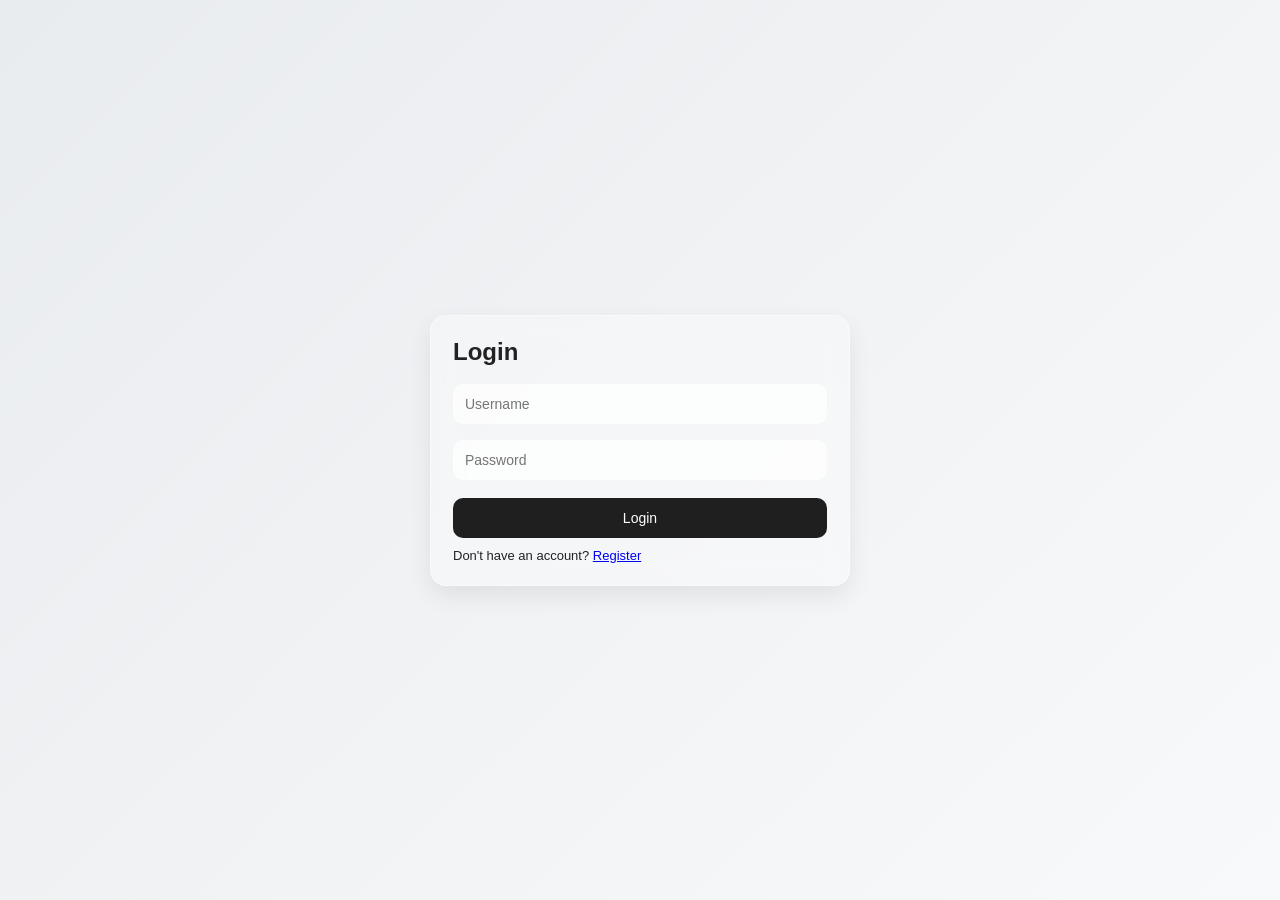
==== Frontend/login.html @ 8bdc5734 "Added frontend" ====
<!DOCTYPE html>
<html>
<head>
  <link rel="stylesheet" href="css/style.css">
</head>

<body>

<div class="center">
  <div class="card">

    <h2>Login</h2>

    <input id="username" placeholder="Username">
    <input id="password" type="password" placeholder="Password">

    <button onclick="login()">Login</button>

    <p style="margin-top:10px; font-size:13px;">
      Don't have an account?
      <a href="register.html">Register</a>
    </p>

  </div>
</div>
<script src="js/api.js"></script>
<script src="js/auth.js"></script>
</body>
</html>
---- Frontend/css/style.css ----
* {
  margin: 0;
  padding: 0;
  box-sizing: border-box;
  font-family: Arial, sans-serif;
}


html, body {
  width: 100%;
  min-height: 100vh;
  overflow-x: hidden;

  background: linear-gradient(135deg, #e9ecef, #f8f9fa);
  color: #222;
}


.center {
  display: flex;
  justify-content: center;
  align-items: center;
  min-height: 100vh;
  padding: 20px;
}


.card {
  width: 100%;
  max-width: 420px;
  padding: 22px;
  border-radius: 16px;

  background: rgba(255, 255, 255, 0.3);
  backdrop-filter: blur(14px);

  border: 1px solid rgba(255, 255, 255, 0.4);
  box-shadow: 0 10px 25px rgba(0,0,0,0.08);
}


.container {
  width: 100%;
  max-width: 900px;
  margin: auto;
  padding: 20px;
}


.card-box {
  margin: 14px 0;
  padding: 16px;
  border-radius: 16px;

  background: rgba(255,255,255,0.35);
  backdrop-filter: blur(12px);

  border: 1px solid rgba(255,255,255,0.4);
  box-shadow: 0 8px 20px rgba(0,0,0,0.05);

  transition: all 0.2s ease;
}

/* subtle hover */
.card-box:hover {
  transform: translateY(-2px);
  box-shadow: 0 12px 25px rgba(0,0,0,0.08);
}


h2 {
  margin-bottom: 10px;
  font-weight: 600;
}

h3 {
  margin-bottom: 8px;
  font-weight: 500;
}


input {
  width: 100%;
  padding: 12px;
  margin: 8px 0;

  border-radius: 10px;
  border: none;
  outline: none;

  background: rgba(255,255,255,0.7);
  font-size: 14px;
}


button {
  width: 100%;
  padding: 12px;
  margin-top: 10px;

  border: none;
  border-radius: 10px;

  background: #1f1f1f;
  color: white;

  cursor: pointer;
  transition: all 0.2s ease;
  font-size: 14px;
}

button:hover {
  background: #333;
  transform: scale(1.02);
}

.small-btn {
  padding: 6px 10px;
  font-size: 12px;
  width: auto;
  border-radius: 8px;
}


.expense-item {
  display: flex;
  justify-content: space-between;
  align-items: center;

  padding: 12px;
  margin-top: 10px;

  border-radius: 10px;
  background: rgba(255,255,255,0.4);
}


.report-box {
  position: relative;
  padding: 15px;
  margin-top: 10px;
  background: #f5f5f5;
  border-radius: 8px;
}

.close-btn {
  position: absolute;
  top: 5px;
  right: 10px;
  border: none;
  background: transparent;
  font-size: 18px;
  cursor: pointer;
}

.hidden {
  display: none;
}

@media (max-width: 768px) {

  body {
    padding: 10px;
  }

  .container {
    padding: 12px;
  }

  .card {
    max-width: 100%;
    padding: 18px;
  }

  .card-box {
    padding: 14px;
  }

  input {
    padding: 14px;
    font-size: 15px;
  }

  button {
    padding: 14px;
    font-size: 15px;
  }

  .expense-item {
    flex-direction: column;
    align-items: flex-start;
    gap: 8px;
  }
}

@media (max-width: 480px) {

  .card {
    padding: 14px;
  }

  h2 {
    font-size: 20px;
  }

  h3 {
    font-size: 17px;
  }

  button {
    font-size: 14px;
  }
}
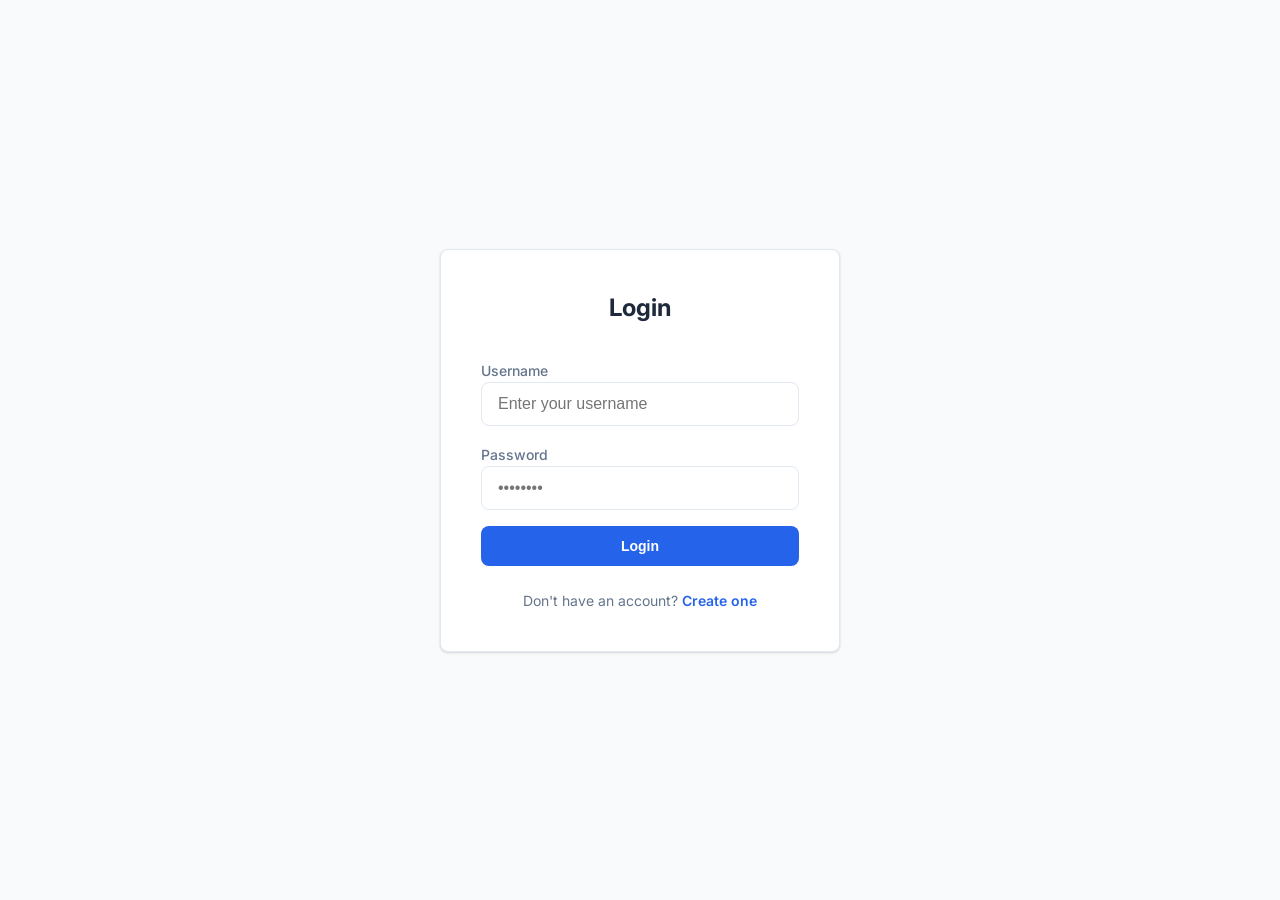
==== commit 1fe06f23: "feat: overhaul frontend UI/UX and optimize backend expense routes" ====
--- a/Frontend/login.html
+++ b/Frontend/login.html
@@ -1,29 +1,40 @@
 <!DOCTYPE html>
-<html>
+<html lang="en">
 <head>
+  <meta charset="UTF-8">
+  <meta name="viewport" content="width=device-width, initial-scale=1.0">
+  <title>Login | Expense Tracker</title>
+  <link rel="preconnect" href="https://fonts.googleapis.com">
+  <link rel="preconnect" href="https://fonts.gstatic.com" crossorigin>
+  <link href="https://fonts.googleapis.com/css2?family=Inter:wght@400;500;600;700&display=swap" rel="stylesheet">
   <link rel="stylesheet" href="css/style.css">
 </head>
 
-<body>
+<body class="auth-center">
 
-<div class="center">
-  <div class="card">
+  <div class="auth-card">
+    <h2>Login</h2>
+    
+    <div class="form-group">
+      <div>
+        <label for="username">Username</label>
+        <input id="username" placeholder="Enter your username">
+      </div>
+      <div>
+        <label for="password">Password</label>
+        <input id="password" type="password" placeholder="••••••••">
+      </div>
+      <button class="btn-primary" onclick="login()">Login</button>
+    </div>
 
-    <h2>Login</h2>
+    <div class="auth-footer">
+      Don't have an account? <a href="register.html">Create one</a>
+    </div>
+  </div>
 
-    <input id="username" placeholder="Username">
-    <input id="password" type="password" placeholder="Password">
+  <div id="toast" class="toast"></div>
 
-    <button onclick="login()">Login</button>
-
-    <p style="margin-top:10px; font-size:13px;">
-      Don't have an account?
-      <a href="register.html">Register</a>
-    </p>
-
-  </div>
-</div>
-<script src="js/api.js"></script>
-<script src="js/auth.js"></script>
+  <script src="js/api.js"></script>
+  <script src="js/auth.js"></script>
 </body>
-</html>+</html>
--- a/Frontend/css/style.css
+++ b/Frontend/css/style.css
@@ -1,214 +1,332 @@
+/* Corporate Minimalist Style */
+:root {
+  --primary: #1e293b;    /* Slate 800 */
+  --accent: #2563eb;     /* Blue 600 */
+  --bg: #f8fafc;         /* Slate 50 */
+  --text: #334155;       /* Slate 700 */
+  --text-muted: #64748b; /* Slate 500 */
+  --border: #e2e8f0;     /* Slate 200 */
+  --card-bg: #ffffff;
+  --success: #10b981;    /* Emerald 500 */
+  --error: #f43f5e;      /* Rose 500 */
+  --radius: 8px;
+  --shadow: 0 1px 3px rgba(0, 0, 0, 0.1), 0 1px 2px rgba(0, 0, 0, 0.06);
+}
 
 * {
   margin: 0;
   padding: 0;
   box-sizing: border-box;
-  font-family: Arial, sans-serif;
-}
-
-
-html, body {
-  width: 100%;
-  min-height: 100vh;
-  overflow-x: hidden;
-
-  background: linear-gradient(135deg, #e9ecef, #f8f9fa);
-  color: #222;
-}
-
-
-.center {
-  display: flex;
-  justify-content: center;
+}
+
+body {
+  font-family: 'Inter', system-ui, -apple-system, sans-serif;
+  background-color: var(--bg);
+  color: var(--text);
+  line-height: 1.5;
+  -webkit-font-smoothing: antialiased;
+}
+
+/* Layout */
+.container {
+  max-width: 1000px;
+  margin: 0 auto;
+  padding: 2rem 1rem;
+}
+
+/* Typography */
+h1, h2, h3 {
+  color: var(--primary);
+  font-weight: 700;
+  margin-bottom: 0.5rem;
+}
+
+h1 { font-size: 2.25rem; letter-spacing: -0.025em; }
+h2 { font-size: 1.5rem; }
+h3 { font-size: 1.125rem; }
+
+/* Header */
+.header {
+  position: sticky;
+  top: 0;
+  background: rgba(255, 255, 255, 0.8);
+  backdrop-filter: blur(8px);
+  border-bottom: 1px solid var(--border);
+  padding: 1rem 0;
+  margin-bottom: 2rem;
+  z-index: 100;
+}
+
+.header .container {
+  display: flex;
+  justify-content: space-between;
   align-items: center;
-  min-height: 100vh;
-  padding: 20px;
-}
-
-
-.card {
-  width: 100%;
-  max-width: 420px;
-  padding: 22px;
-  border-radius: 16px;
-
-  background: rgba(255, 255, 255, 0.3);
-  backdrop-filter: blur(14px);
-
-  border: 1px solid rgba(255, 255, 255, 0.4);
-  box-shadow: 0 10px 25px rgba(0,0,0,0.08);
-}
-
-
-.container {
-  width: 100%;
-  max-width: 900px;
-  margin: auto;
-  padding: 20px;
-}
-
-
+  padding: 0 1rem;
+  max-width: 1000px;
+  margin: 0 auto;
+}
+
+.header-brand h2 {
+  margin-bottom: 0;
+  font-size: 1.25rem;
+  color: var(--accent);
+}
+
+/* Cards */
 .card-box {
-  margin: 14px 0;
-  padding: 16px;
-  border-radius: 16px;
-
-  background: rgba(255,255,255,0.35);
-  backdrop-filter: blur(12px);
-
-  border: 1px solid rgba(255,255,255,0.4);
-  box-shadow: 0 8px 20px rgba(0,0,0,0.05);
-
-  transition: all 0.2s ease;
-}
-
-/* subtle hover */
-.card-box:hover {
-  transform: translateY(-2px);
-  box-shadow: 0 12px 25px rgba(0,0,0,0.08);
-}
-
-
-h2 {
-  margin-bottom: 10px;
+  background: var(--card-bg);
+  border: 1px solid var(--border);
+  border-radius: var(--radius);
+  padding: 1.5rem;
+  box-shadow: var(--shadow);
+  margin-bottom: 1.5rem;
+}
+
+.summary-card {
+  background: var(--primary);
+  color: white;
+  padding: 2rem;
+  border-radius: var(--radius);
+  text-align: center;
+  margin-bottom: 2rem;
+}
+
+.summary-card h1 {
+  color: white;
+  margin-bottom: 0;
+}
+
+.summary-card span {
+  text-transform: uppercase;
+  font-size: 0.75rem;
   font-weight: 600;
-}
-
-h3 {
-  margin-bottom: 8px;
+  letter-spacing: 0.05em;
+  opacity: 0.8;
+}
+
+/* Grid */
+.main-grid {
+  display: grid;
+  grid-template-columns: 1fr 1fr;
+  gap: 1.5rem;
+}
+
+@media (max-width: 768px) {
+  .main-grid {
+    grid-template-columns: 1fr;
+  }
+}
+
+/* Forms */
+.form-group {
+  display: flex;
+  flex-direction: column;
+  gap: 1rem;
+}
+
+label {
+  font-size: 0.875rem;
   font-weight: 500;
-}
-
+  margin-bottom: -0.5rem;
+  color: var(--text-muted);
+}
 
 input {
   width: 100%;
-  padding: 12px;
-  margin: 8px 0;
-
-  border-radius: 10px;
+  padding: 0.75rem 1rem;
+  border: 1px solid var(--border);
+  border-radius: var(--radius);
+  font-size: 1rem;
+  transition: border-color 0.2s, box-shadow 0.2s;
+}
+
+input:focus {
+  outline: none;
+  border-color: var(--accent);
+  box-shadow: 0 0 0 3px rgba(37, 99, 235, 0.1);
+}
+
+/* Buttons */
+button {
+  cursor: pointer;
+  padding: 0.75rem 1.5rem;
+  border-radius: var(--radius);
+  font-size: 0.875rem;
+  font-weight: 600;
+  transition: all 0.2s;
   border: none;
-  outline: none;
-
-  background: rgba(255,255,255,0.7);
-  font-size: 14px;
-}
-
-
-button {
-  width: 100%;
-  padding: 12px;
-  margin-top: 10px;
-
-  border: none;
-  border-radius: 10px;
-
-  background: #1f1f1f;
+}
+
+.btn-primary {
+  background: var(--accent);
   color: white;
-
-  cursor: pointer;
-  transition: all 0.2s ease;
-  font-size: 14px;
-}
-
-button:hover {
-  background: #333;
-  transform: scale(1.02);
-}
-
-.small-btn {
-  padding: 6px 10px;
-  font-size: 12px;
-  width: auto;
-  border-radius: 8px;
-}
-
-
+}
+
+.btn-primary:hover {
+  background: #1d4ed8;
+  transform: translateY(-1px);
+}
+
+.btn-outline {
+  background: transparent;
+  border: 1px solid var(--border);
+  color: var(--text);
+}
+
+.btn-outline:hover {
+  background: var(--bg);
+}
+
+.btn-danger {
+  background: transparent;
+  color: var(--error);
+  padding: 0.5rem;
+}
+
+.btn-danger:hover {
+  background: #fff1f2;
+}
+
+.logout-btn {
+  background: transparent;
+  border: 1px solid var(--border);
+  color: var(--text-muted);
+  padding: 0.5rem 1rem;
+}
+
+.logout-btn:hover {
+  border-color: var(--error);
+  color: var(--error);
+}
+
+/* Lists */
 .expense-item {
   display: flex;
   justify-content: space-between;
   align-items: center;
-
-  padding: 12px;
-  margin-top: 10px;
-
-  border-radius: 10px;
-  background: rgba(255,255,255,0.4);
-}
-
-
-.report-box {
+  padding: 1rem;
+  border-bottom: 1px solid var(--border);
+}
+
+.expense-item:last-child {
+  border-bottom: none;
+}
+
+.expense-info b {
+  display: block;
+  font-size: 1rem;
+  color: var(--primary);
+}
+
+.expense-info small {
+  color: var(--text-muted);
+}
+
+.expense-amount {
+  font-weight: 700;
+  color: var(--primary);
+  margin-right: 1.5rem;
+}
+
+.expense-actions {
+  display: flex;
+  gap: 0.5rem;
+}
+
+/* Modal */
+.modal {
+  display: none;
+  position: fixed;
+  z-index: 200;
+  left: 0;
+  top: 0;
+  width: 100%;
+  height: 100%;
+  background-color: rgba(0, 0, 0, 0.5);
+  align-items: center;
+  justify-content: center;
+}
+
+.modal.active {
+  display: flex;
+}
+
+.modal-content {
+  background-color: var(--card-bg);
+  padding: 2rem;
+  border-radius: var(--radius);
+  width: 90%;
+  max-width: 500px;
   position: relative;
-  padding: 15px;
-  margin-top: 10px;
-  background: #f5f5f5;
-  border-radius: 8px;
-}
-
-.close-btn {
+  box-shadow: 0 20px 25px -5px rgba(0, 0, 0, 0.1);
+}
+
+.close-modal {
   position: absolute;
-  top: 5px;
-  right: 10px;
-  border: none;
-  background: transparent;
-  font-size: 18px;
+  top: 1rem;
+  right: 1rem;
+  font-size: 1.5rem;
   cursor: pointer;
-}
-
-.hidden {
-  display: none;
-}
-
-@media (max-width: 768px) {
-
-  body {
-    padding: 10px;
-  }
-
-  .container {
-    padding: 12px;
-  }
-
-  .card {
-    max-width: 100%;
-    padding: 18px;
-  }
-
-  .card-box {
-    padding: 14px;
-  }
-
-  input {
-    padding: 14px;
-    font-size: 15px;
-  }
-
-  button {
-    padding: 14px;
-    font-size: 15px;
-  }
-
-  .expense-item {
-    flex-direction: column;
-    align-items: flex-start;
-    gap: 8px;
-  }
-}
-
-@media (max-width: 480px) {
-
-  .card {
-    padding: 14px;
-  }
-
-  h2 {
-    font-size: 20px;
-  }
-
-  h3 {
-    font-size: 17px;
-  }
-
-  button {
-    font-size: 14px;
-  }
-}+  color: var(--text-muted);
+}
+
+/* Toast */
+.toast {
+  position: fixed;
+  bottom: 2rem;
+  right: 2rem;
+  padding: 1rem 1.5rem;
+  background: var(--primary);
+  color: white;
+  border-radius: var(--radius);
+  box-shadow: 0 10px 15px -3px rgba(0, 0, 0, 0.1);
+  transform: translateY(100px);
+  transition: transform 0.3s ease-out;
+  z-index: 300;
+}
+
+.toast.show {
+  transform: translateY(0);
+}
+
+.toast.success { background: var(--success); }
+.toast.error { background: var(--error); }
+
+.hidden { display: none; }
+
+/* Auth Layout */
+.auth-center {
+  min-height: 100vh;
+  display: flex;
+  align-items: center;
+  justify-content: center;
+  padding: 1rem;
+}
+
+.auth-card {
+  width: 100%;
+  max-width: 400px;
+  background: white;
+  padding: 2.5rem;
+  border-radius: var(--radius);
+  border: 1px solid var(--border);
+  box-shadow: var(--shadow);
+}
+
+.auth-card h2 {
+  text-align: center;
+  margin-bottom: 2rem;
+}
+
+.auth-footer {
+  margin-top: 1.5rem;
+  text-align: center;
+  font-size: 0.875rem;
+  color: var(--text-muted);
+}
+
+.auth-footer a {
+  color: var(--accent);
+  text-decoration: none;
+  font-weight: 600;
+}
